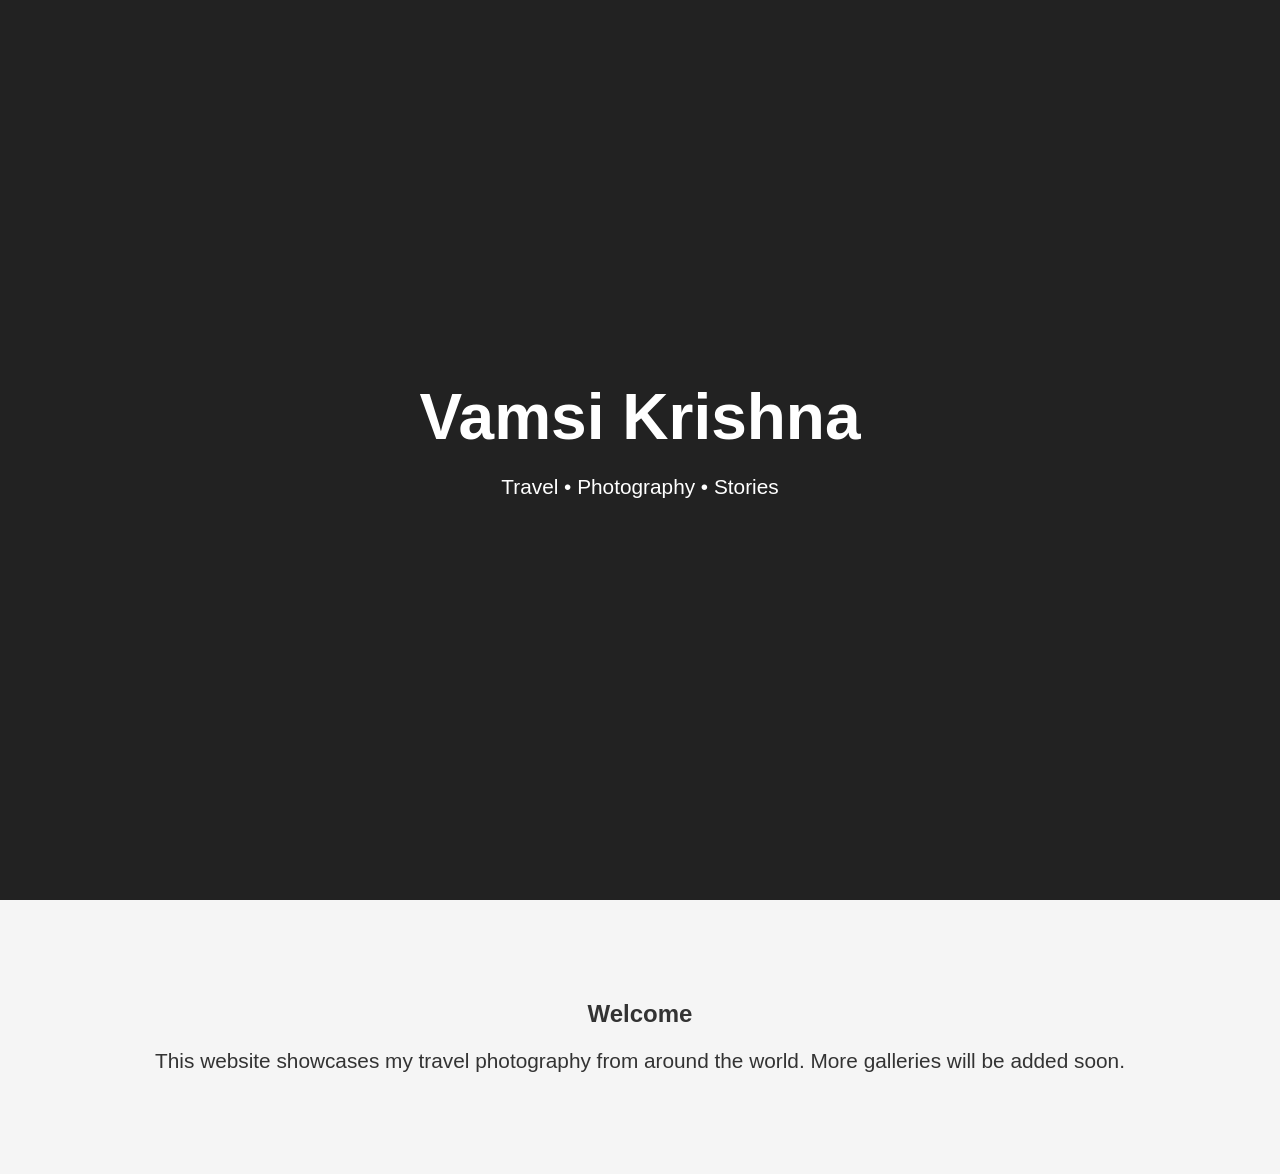
==== index.html @ 655b6867 "Create index.html Create homepage" ====
<!DOCTYPE html>
<html lang="en">
<head>
    <meta charset="UTF-8">
    <meta name="viewport" content="width=device-width, initial-scale=1.0">
    <title>Vamsi Krishna Photography</title>

    <style>

        body{
            margin:0;
            font-family:Arial, Helvetica, sans-serif;
            background:#f5f5f5;
            color:#333;
        }

        header{
            height:100vh;
            display:flex;
            justify-content:center;
            align-items:center;
            flex-direction:column;
            background:#222;
            color:white;
        }

        h1{
            font-size:4rem;
            margin:0;
        }

        p{
            font-size:1.3rem;
        }

        section{
            padding:80px;
            text-align:center;
        }

    </style>

</head>

<body>

<header>

<h1>Vamsi Krishna</h1>

<p>Travel • Photography • Stories</p>

</header>

<section>

<h2>Welcome</h2>

<p>
This website showcases my travel photography from around the world.
More galleries will be added soon.
</p>

</section>

</body>
</html>
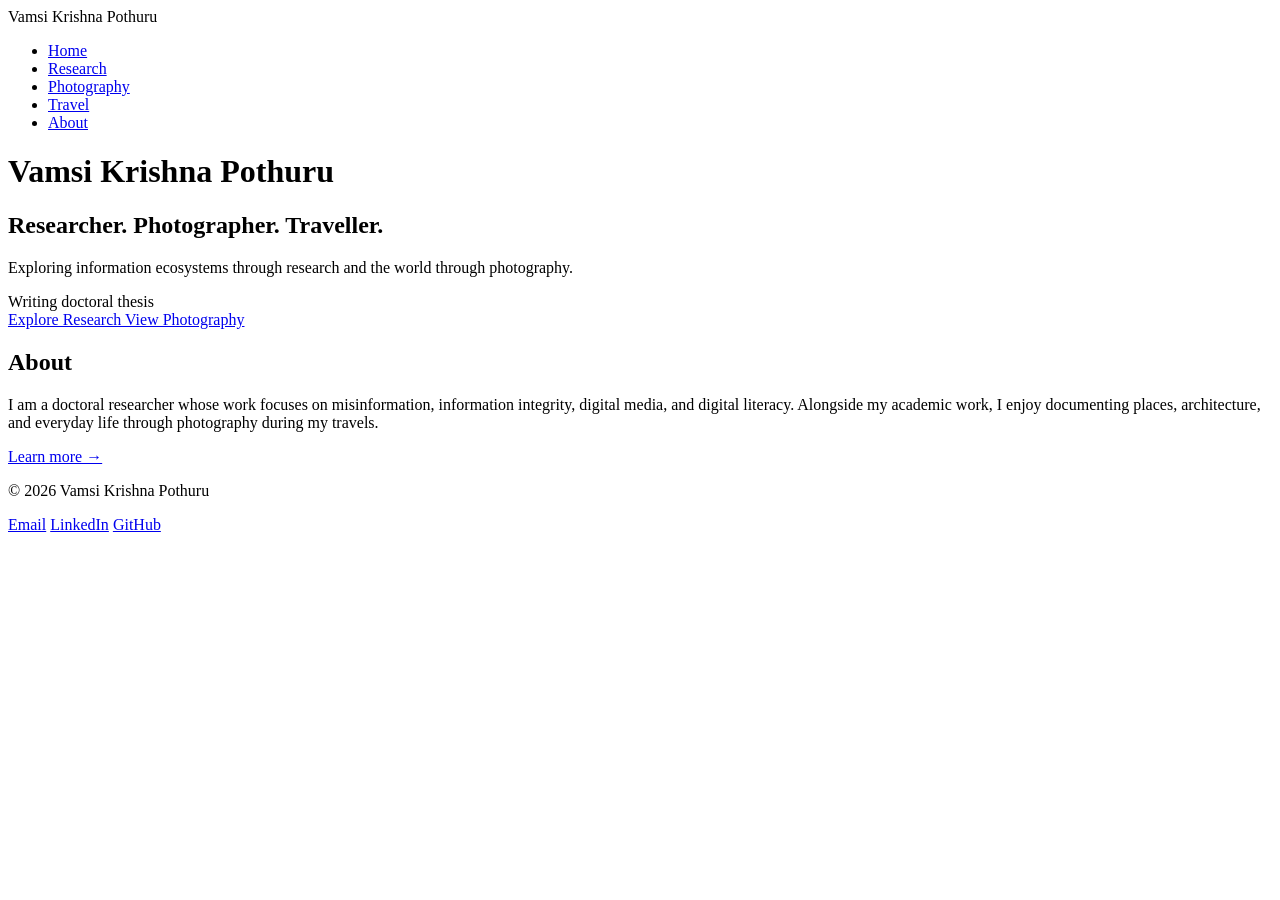
==== commit fbff4f2e: "Update index.html" ====
--- a/index.html
+++ b/index.html
@@ -1,67 +1,119 @@
 <!DOCTYPE html>
 <html lang="en">
 <head>
+    <!-- Basic Settings -->
     <meta charset="UTF-8">
     <meta name="viewport" content="width=device-width, initial-scale=1.0">
-    <title>Vamsi Krishna Photography</title>
 
-    <style>
+    <title>Vamsi Krishna Pothuru</title>
 
-        body{
-            margin:0;
-            font-family:Arial, Helvetica, sans-serif;
-            background:#f5f5f5;
-            color:#333;
-        }
+    <!-- Google Font -->
+    <link rel="preconnect" href="https://fonts.googleapis.com">
+    <link rel="preconnect" href="https://fonts.gstatic.com" crossorigin>
+    <link href="https://fonts.googleapis.com/css2?family=Inter:wght@300;400;500;600;700&display=swap" rel="stylesheet">
 
-        header{
-            height:100vh;
-            display:flex;
-            justify-content:center;
-            align-items:center;
-            flex-direction:column;
-            background:#222;
-            color:white;
-        }
-
-        h1{
-            font-size:4rem;
-            margin:0;
-        }
-
-        p{
-            font-size:1.3rem;
-        }
-
-        section{
-            padding:80px;
-            text-align:center;
-        }
-
-    </style>
-
+    <!-- Main Stylesheet -->
+    <link rel="stylesheet" href="css/style.css">
 </head>
 
 <body>
 
-<header>
+    <!-- =========================
+         Navigation
+    ========================== -->
 
-<h1>Vamsi Krishna</h1>
+    <nav>
+        <div class="logo">
+            Vamsi Krishna Pothuru
+        </div>
 
-<p>Travel • Photography • Stories</p>
+        <ul>
+            <li><a href="#">Home</a></li>
+            <li><a href="pages/research.html">Research</a></li>
+            <li><a href="pages/photography.html">Photography</a></li>
+            <li><a href="pages/travel.html">Travel</a></li>
+            <li><a href="pages/about.html">About</a></li>
+        </ul>
+    </nav>
 
-</header>
+    <!-- =========================
+         Hero Section
+    ========================== -->
 
-<section>
+    <header class="hero">
 
-<h2>Welcome</h2>
+        <div class="hero-content">
 
-<p>
-This website showcases my travel photography from around the world.
-More galleries will be added soon.
-</p>
+            <h1>Vamsi Krishna Pothuru</h1>
 
-</section>
+            <h2>Researcher. Photographer. Traveller.</h2>
+
+            <p>
+                Exploring information ecosystems through research
+                and the world through photography.
+            </p>
+
+            <div class="status">
+                <span class="status-dot"></span>
+                Writing doctoral thesis
+            </div>
+
+            <div class="hero-buttons">
+
+                <a href="pages/research.html" class="btn-primary">
+                    Explore Research
+                </a>
+
+                <a href="pages/photography.html" class="btn-secondary">
+                    View Photography
+                </a>
+
+            </div>
+
+        </div>
+
+    </header>
+
+    <!-- =========================
+         About Preview
+    ========================== -->
+
+    <section class="about-preview">
+
+        <h2>About</h2>
+
+        <p>
+            I am a doctoral researcher whose work focuses on misinformation,
+            information integrity, digital media, and digital literacy.
+            Alongside my academic work, I enjoy documenting places,
+            architecture, and everyday life through photography during my travels.
+        </p>
+
+        <a href="pages/about.html" class="text-link">
+            Learn more →
+        </a>
+
+    </section>
+
+    <!-- =========================
+         Footer
+    ========================== -->
+
+    <footer>
+
+        <p>
+            © 2026 Vamsi Krishna Pothuru
+        </p>
+
+        <div class="footer-links">
+
+            <a href="mailto:your@email.com">Email</a>
+            <a href="#">LinkedIn</a>
+            <a href="#">GitHub</a>
+
+        </div>
+
+    </footer>
 
 </body>
 </html>
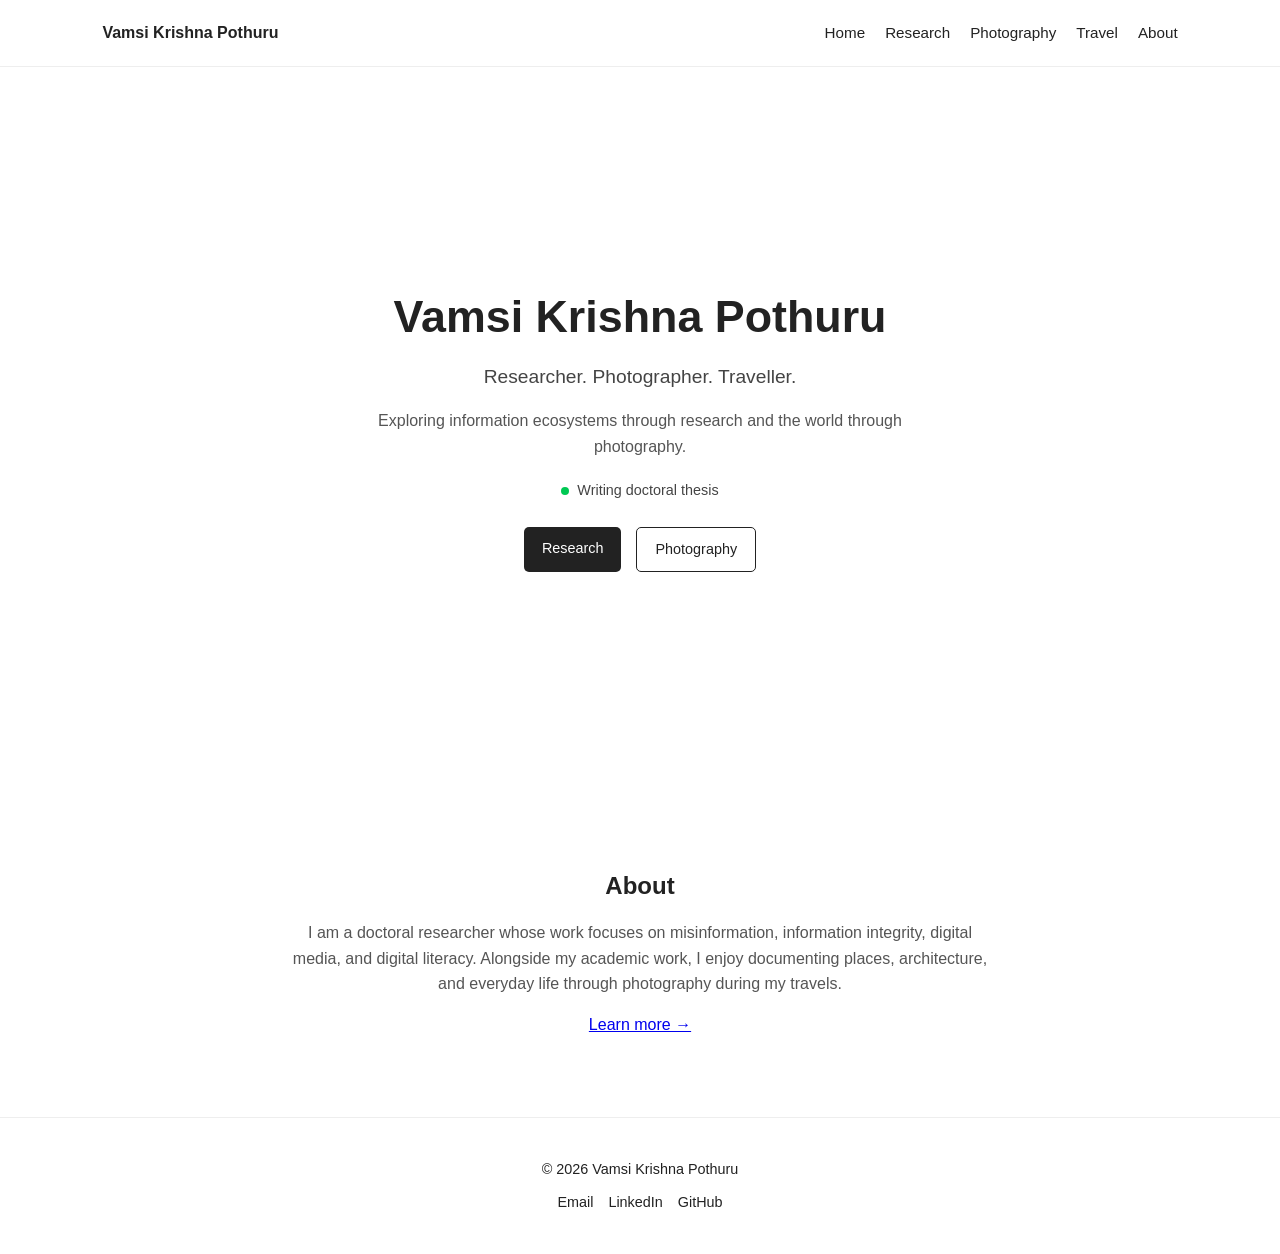
==== commit f5a56de1: "Simplify homepage button labels" ====
--- a/index.html
+++ b/index.html
@@ -61,11 +61,11 @@
             <div class="hero-buttons">
 
                 <a href="pages/research.html" class="btn-primary">
-                    Explore Research
+                    Research
                 </a>
 
                 <a href="pages/photography.html" class="btn-secondary">
-                    View Photography
+                    Photography
                 </a>
 
             </div>
--- a/css/style.css
+++ b/css/style.css
@@ -0,0 +1,182 @@
+/* =========================
+   BASE RESET
+========================= */
+
+* {
+    margin: 0;
+    padding: 0;
+    box-sizing: border-box;
+}
+
+/* =========================
+   BODY
+========================= */
+
+body {
+    font-family: 'Inter', Arial, sans-serif;
+    line-height: 1.6;
+    color: #222;
+    background: #fff;
+}
+
+/* =========================
+   NAVIGATION
+========================= */
+
+nav {
+    display: flex;
+    justify-content: space-between;
+    align-items: center;
+    padding: 20px 8%;
+    border-bottom: 1px solid #eee;
+}
+
+nav .logo {
+    font-weight: 600;
+    font-size: 1rem;
+}
+
+nav ul {
+    list-style: none;
+    display: flex;
+    gap: 20px;
+}
+
+nav a {
+    text-decoration: none;
+    color: #222;
+    font-size: 0.95rem;
+}
+
+nav a:hover {
+    opacity: 0.6;
+}
+
+/* =========================
+   HERO SECTION
+========================= */
+
+.hero {
+    display: flex;
+    justify-content: center;
+    align-items: center;
+    text-align: center;
+    min-height: 80vh;
+    padding: 40px 20px;
+}
+
+.hero-content h1 {
+    font-size: 2.8rem;
+    margin-bottom: 10px;
+}
+
+.hero-content h2 {
+    font-size: 1.2rem;
+    font-weight: 500;
+    margin-bottom: 15px;
+    color: #444;
+}
+
+.hero-content p {
+    max-width: 600px;
+    margin: 0 auto 20px;
+    color: #555;
+}
+
+/* =========================
+   STATUS DOT
+========================= */
+
+.status {
+    display: flex;
+    align-items: center;
+    justify-content: center;
+    gap: 8px;
+    margin-bottom: 25px;
+    font-size: 0.9rem;
+    color: #444;
+}
+
+.status-dot {
+    width: 8px;
+    height: 8px;
+    background: #00c853;
+    border-radius: 50%;
+    animation: blink 1.2s infinite;
+}
+
+@keyframes blink {
+    50% {
+        opacity: 0.3;
+    }
+}
+
+/* =========================
+   BUTTONS
+========================= */
+
+.hero-buttons {
+    display: flex;
+    justify-content: center;
+    gap: 15px;
+}
+
+.btn-primary,
+.btn-secondary {
+    padding: 10px 18px;
+    text-decoration: none;
+    border-radius: 5px;
+    font-size: 0.9rem;
+}
+
+.btn-primary {
+    background: #222;
+    color: white;
+}
+
+.btn-secondary {
+    border: 1px solid #222;
+    color: #222;
+}
+
+/* =========================
+   ABOUT SECTION
+========================= */
+
+.about-preview {
+    padding: 80px 10%;
+    text-align: center;
+}
+
+.about-preview h2 {
+    margin-bottom: 15px;
+}
+
+.about-preview p {
+    max-width: 700px;
+    margin: 0 auto 15px;
+    color: #555;
+}
+
+/* =========================
+   FOOTER
+========================= */
+
+footer {
+    padding: 40px 10%;
+    border-top: 1px solid #eee;
+    text-align: center;
+    font-size: 0.9rem;
+}
+
+.footer-links {
+    margin-top: 10px;
+    display: flex;
+    justify-content: center;
+    gap: 15px;
+}
+
+.footer-links a {
+    text-decoration: none;
+    color: #222;
+}
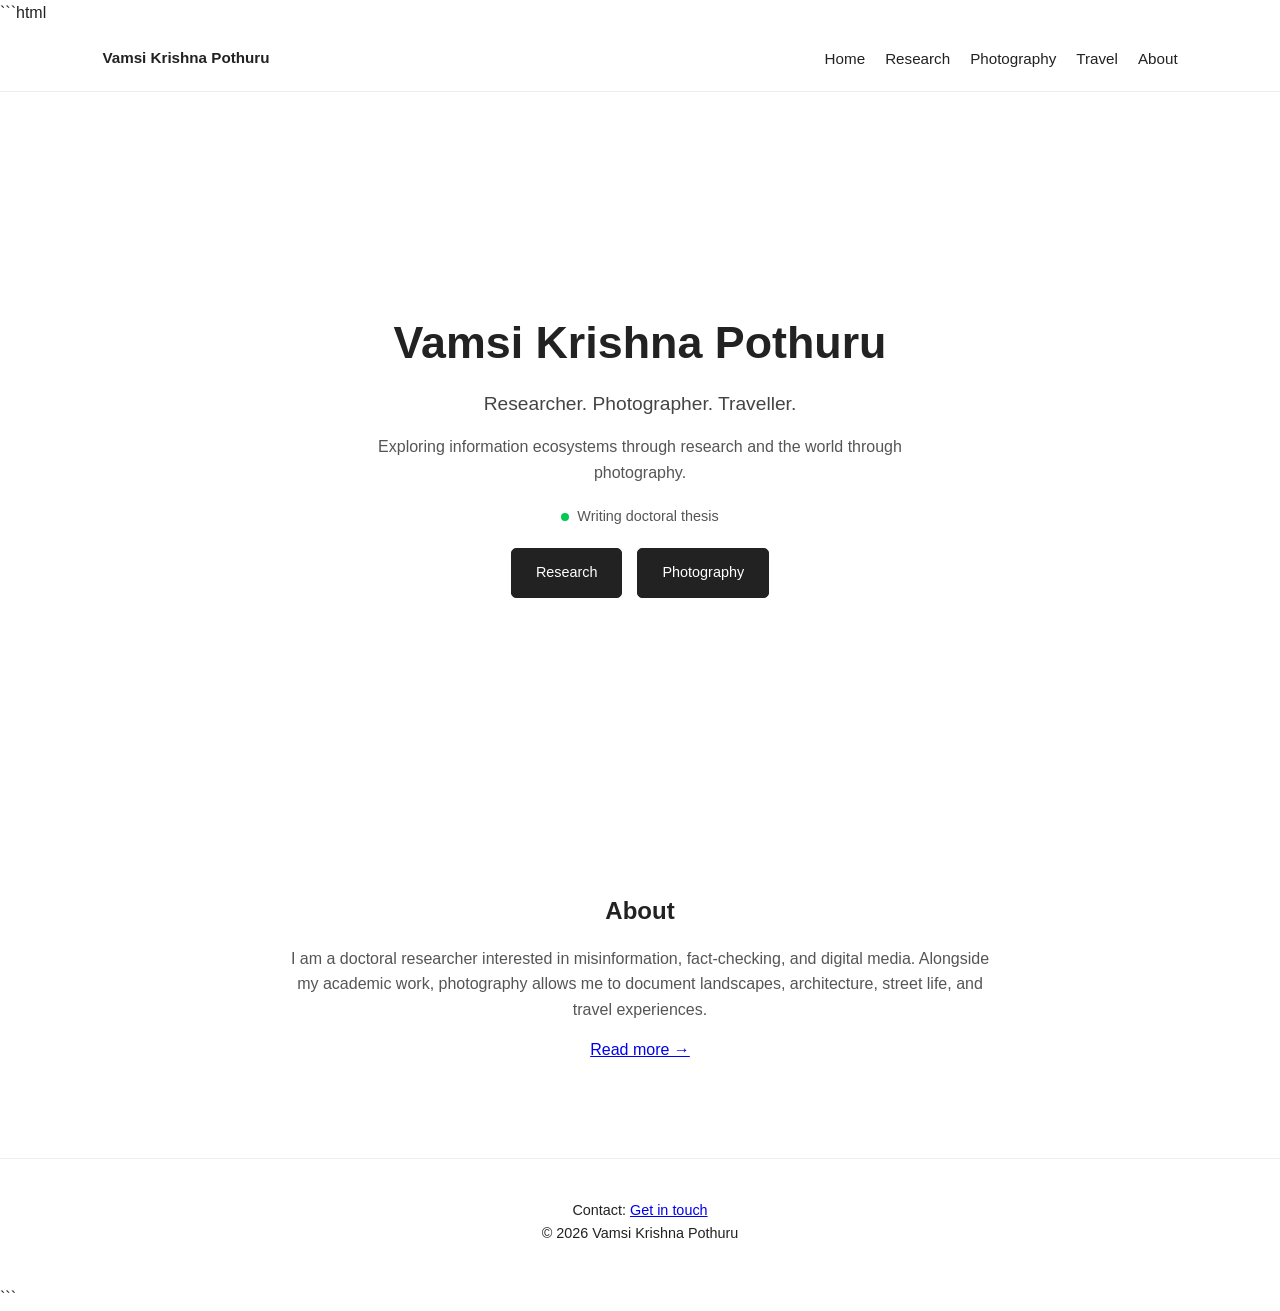
==== commit c27925e9: "updated index" ====
--- a/index.html
+++ b/index.html
@@ -1,119 +1,98 @@
+```html
 <!DOCTYPE html>
 <html lang="en">
+
 <head>
-    <!-- Basic Settings -->
     <meta charset="UTF-8">
     <meta name="viewport" content="width=device-width, initial-scale=1.0">
-
     <title>Vamsi Krishna Pothuru</title>
 
-    <!-- Google Font -->
-    <link rel="preconnect" href="https://fonts.googleapis.com">
-    <link rel="preconnect" href="https://fonts.gstatic.com" crossorigin>
-    <link href="https://fonts.googleapis.com/css2?family=Inter:wght@300;400;500;600;700&display=swap" rel="stylesheet">
-
-    <!-- Main Stylesheet -->
     <link rel="stylesheet" href="css/style.css">
 </head>
 
 <body>
 
-    <!-- =========================
-         Navigation
-    ========================== -->
+<nav>
 
-    <nav>
-        <div class="logo">
-            Vamsi Krishna Pothuru
-        </div>
+    <div class="logo">
+        <a href="index.html">Vamsi Krishna Pothuru</a>
+    </div>
 
-        <ul>
-            <li><a href="#">Home</a></li>
-            <li><a href="pages/research.html">Research</a></li>
-            <li><a href="pages/photography.html">Photography</a></li>
-            <li><a href="pages/travel.html">Travel</a></li>
-            <li><a href="pages/about.html">About</a></li>
-        </ul>
-    </nav>
+    <ul>
+        <li><a href="index.html">Home</a></li>
+        <li><a href="pages/research.html">Research</a></li>
+        <li><a href="pages/landscapes.html">Photography</a></li>
+        <li><a href="pages/travel.html">Travel</a></li>
+        <li><a href="pages/about.html">About</a></li>
+    </ul>
 
-    <!-- =========================
-         Hero Section
-    ========================== -->
+</nav>
 
-    <header class="hero">
+<header class="hero">
 
-        <div class="hero-content">
+    <div class="hero-content">
 
-            <h1>Vamsi Krishna Pothuru</h1>
+        <h1>Vamsi Krishna Pothuru</h1>
 
-            <h2>Researcher. Photographer. Traveller.</h2>
+        <h2>Researcher. Photographer. Traveller.</h2>
 
-            <p>
-                Exploring information ecosystems through research
-                and the world through photography.
-            </p>
+        <p>
+            Exploring information ecosystems through research and the world
+            through photography.
+        </p>
 
-            <div class="status">
-                <span class="status-dot"></span>
-                Writing doctoral thesis
-            </div>
+        <p class="status">
+            <span class="status-dot"></span>
+            Writing doctoral thesis
+        </p>
 
-            <div class="hero-buttons">
+        <div class="hero-buttons">
 
-                <a href="pages/research.html" class="btn-primary">
-                    Research
-                </a>
+            <a href="pages/research.html" class="btn-primary">
+                Research
+            </a>
 
-                <a href="pages/photography.html" class="btn-secondary">
-                    Photography
-                </a>
-
-            </div>
+            <a href="pages/landscapes.html" class="btn-secondary">
+                Photography
+            </a>
 
         </div>
 
-    </header>
+    </div>
 
-    <!-- =========================
-         About Preview
-    ========================== -->
+</header>
 
-    <section class="about-preview">
+<section class="about-preview">
 
-        <h2>About</h2>
+    <h2>About</h2>
 
-        <p>
-            I am a doctoral researcher whose work focuses on misinformation,
-            information integrity, digital media, and digital literacy.
-            Alongside my academic work, I enjoy documenting places,
-            architecture, and everyday life through photography during my travels.
-        </p>
+    <p>
+        I am a doctoral researcher interested in misinformation,
+        fact-checking, and digital media. Alongside my academic work,
+        photography allows me to document landscapes, architecture,
+        street life, and travel experiences.
+    </p>
 
-        <a href="pages/about.html" class="text-link">
-            Learn more →
-        </a>
+    <p>
+        <a href="pages/about.html">Read more →</a>
+    </p>
 
-    </section>
+</section>
 
-    <!-- =========================
-         Footer
-    ========================== -->
+<footer>
 
-    <footer>
+    <p>
+        Contact:
+        <a href="pages/contact.html">Get in touch</a>
+    </p>
 
-        <p>
-            © 2026 Vamsi Krishna Pothuru
-        </p>
+    <p>
+        © 2026 Vamsi Krishna Pothuru
+    </p>
 
-        <div class="footer-links">
-
-            <a href="mailto:your@email.com">Email</a>
-            <a href="#">LinkedIn</a>
-            <a href="#">GitHub</a>
-
-        </div>
-
-    </footer>
+</footer>
 
 </body>
-</html>+
+</html>
+```
--- a/css/style.css
+++ b/css/style.css
@@ -123,20 +123,23 @@
 
 .btn-primary,
 .btn-secondary {
-    padding: 10px 18px;
+    padding: 12px 24px;
     text-decoration: none;
     border-radius: 5px;
     font-size: 0.9rem;
 }
 
-.btn-primary {
+.btn-primary,
+.btn-secondary {
     background: #222;
     color: white;
+    border: 1px solid #222;
+    transition: all 0.3s ease;
 }
-
-.btn-secondary {
-    border: 1px solid #222;
-    color: #222;
+.btn-primary:hover,
+.btn-secondary:hover {
+    background: #444;
+    border-color: #444;
 }
 
 /* =========================
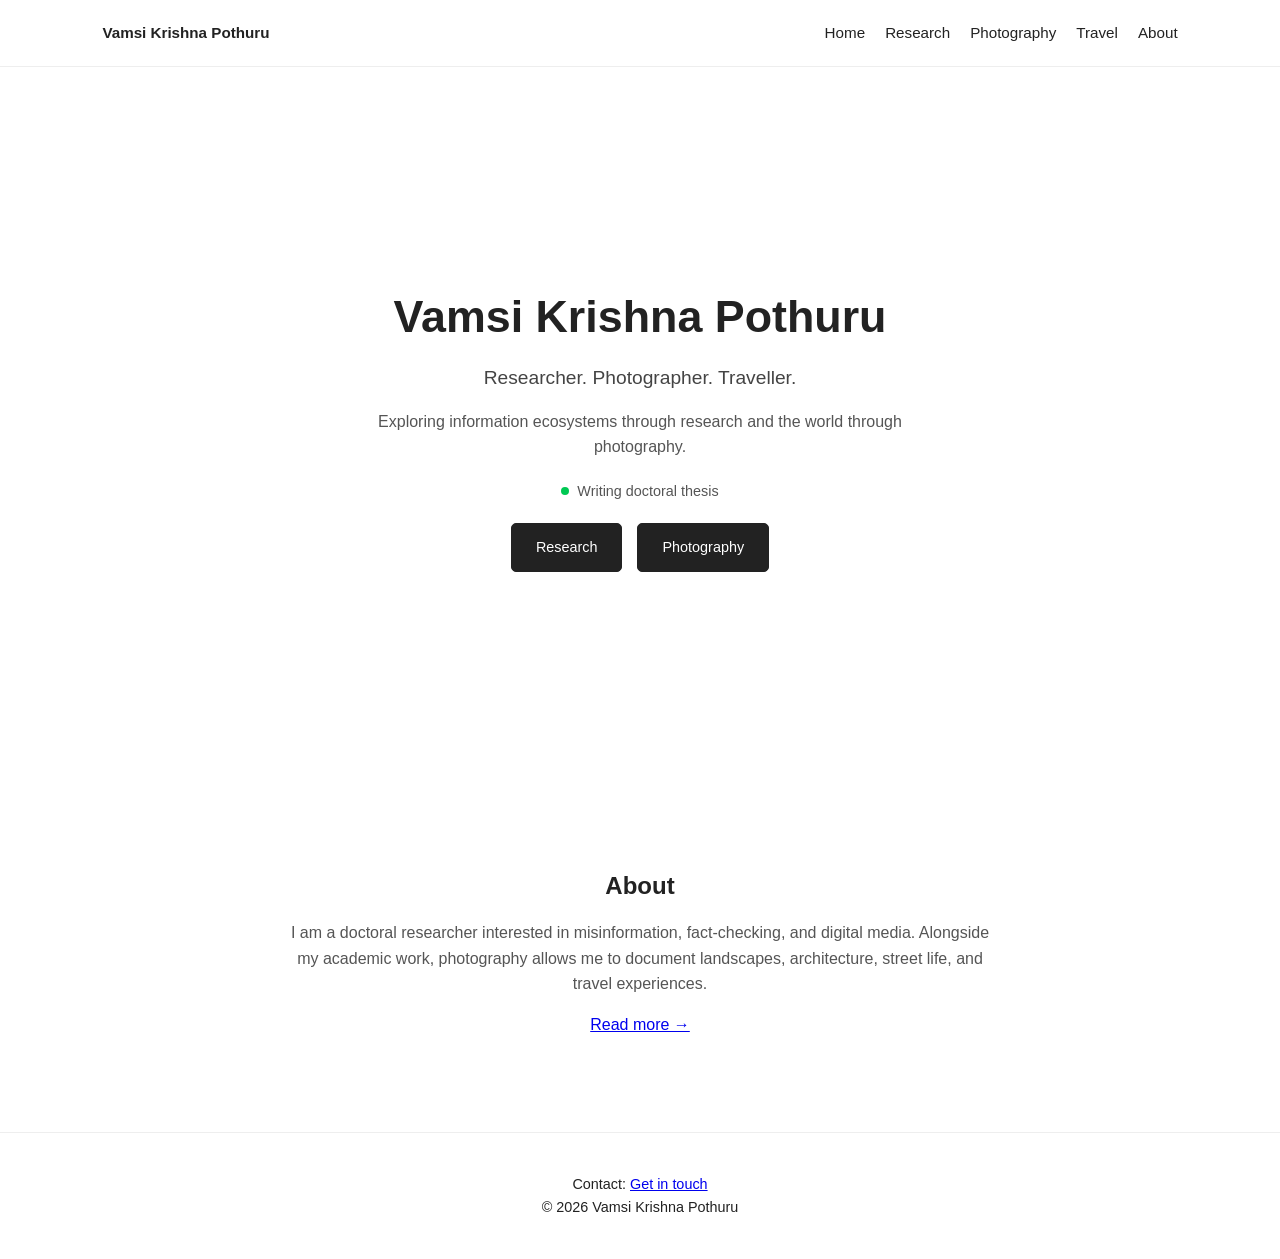
==== commit 289fe39f: "updated index.html" ====
--- a/index.html
+++ b/index.html
@@ -1,4 +1,3 @@
-```html
 <!DOCTYPE html>
 <html lang="en">
 
@@ -12,87 +11,109 @@
 
 <body>
 
-<nav>
+    <!-- Navigation -->
 
-    <div class="logo">
-        <a href="index.html">Vamsi Krishna Pothuru</a>
-    </div>
+    <nav>
 
-    <ul>
-        <li><a href="index.html">Home</a></li>
-        <li><a href="pages/research.html">Research</a></li>
-        <li><a href="pages/landscapes.html">Photography</a></li>
-        <li><a href="pages/travel.html">Travel</a></li>
-        <li><a href="pages/about.html">About</a></li>
-    </ul>
+        <div class="logo">
+            <a href="index.html">Vamsi Krishna Pothuru</a>
+        </div>
 
-</nav>
+        <ul>
 
-<header class="hero">
+            <li><a href="index.html">Home</a></li>
 
-    <div class="hero-content">
+            <li><a href="pages/research.html">Research</a></li>
 
-        <h1>Vamsi Krishna Pothuru</h1>
+            <li><a href="pages/photography.html">Photography</a></li>
 
-        <h2>Researcher. Photographer. Traveller.</h2>
+            <li><a href="pages/travel.html">Travel</a></li>
 
-        <p>
-            Exploring information ecosystems through research and the world
-            through photography.
-        </p>
+            <li><a href="pages/about.html">About</a></li>
 
-        <p class="status">
-            <span class="status-dot"></span>
-            Writing doctoral thesis
-        </p>
+        </ul>
 
-        <div class="hero-buttons">
+    </nav>
 
-            <a href="pages/research.html" class="btn-primary">
-                Research
-            </a>
 
-            <a href="pages/landscapes.html" class="btn-secondary">
-                Photography
-            </a>
+    <!-- Hero -->
+
+    <header class="hero">
+
+        <div class="hero-content">
+
+            <h1>Vamsi Krishna Pothuru</h1>
+
+            <h2>Researcher. Photographer. Traveller.</h2>
+
+            <p>
+                Exploring information ecosystems through research and the world
+                through photography.
+            </p>
+
+            <p class="status">
+                <span class="status-dot"></span>
+                Writing doctoral thesis
+            </p>
+
+            <div class="hero-buttons">
+
+                <a href="pages/research.html" class="btn-primary">
+                    Research
+                </a>
+
+                <a href="pages/photography.html" class="btn-secondary">
+                    Photography
+                </a>
+
+            </div>
 
         </div>
 
-    </div>
+    </header>
 
-</header>
 
-<section class="about-preview">
+    <!-- About -->
 
-    <h2>About</h2>
+    <section class="about-preview">
 
-    <p>
-        I am a doctoral researcher interested in misinformation,
-        fact-checking, and digital media. Alongside my academic work,
-        photography allows me to document landscapes, architecture,
-        street life, and travel experiences.
-    </p>
+        <h2>About</h2>
 
-    <p>
-        <a href="pages/about.html">Read more →</a>
-    </p>
+        <p>
+            I am a doctoral researcher interested in misinformation,
+            fact-checking, and digital media. Alongside my academic work,
+            photography allows me to document landscapes, architecture,
+            street life, and travel experiences.
+        </p>
 
-</section>
+        <p>
+            <a href="pages/about.html">
+                Read more →
+            </a>
+        </p>
 
-<footer>
+    </section>
 
-    <p>
-        Contact:
-        <a href="pages/contact.html">Get in touch</a>
-    </p>
 
-    <p>
-        © 2026 Vamsi Krishna Pothuru
-    </p>
+    <!-- Footer -->
 
-</footer>
+    <footer>
+
+        <p>
+
+            Contact:
+            <a href="pages/contact.html">
+                Get in touch
+            </a>
+
+        </p>
+
+        <p>
+            © 2026 Vamsi Krishna Pothuru
+        </p>
+
+    </footer>
 
 </body>
 
-</html>
-```
+</html>
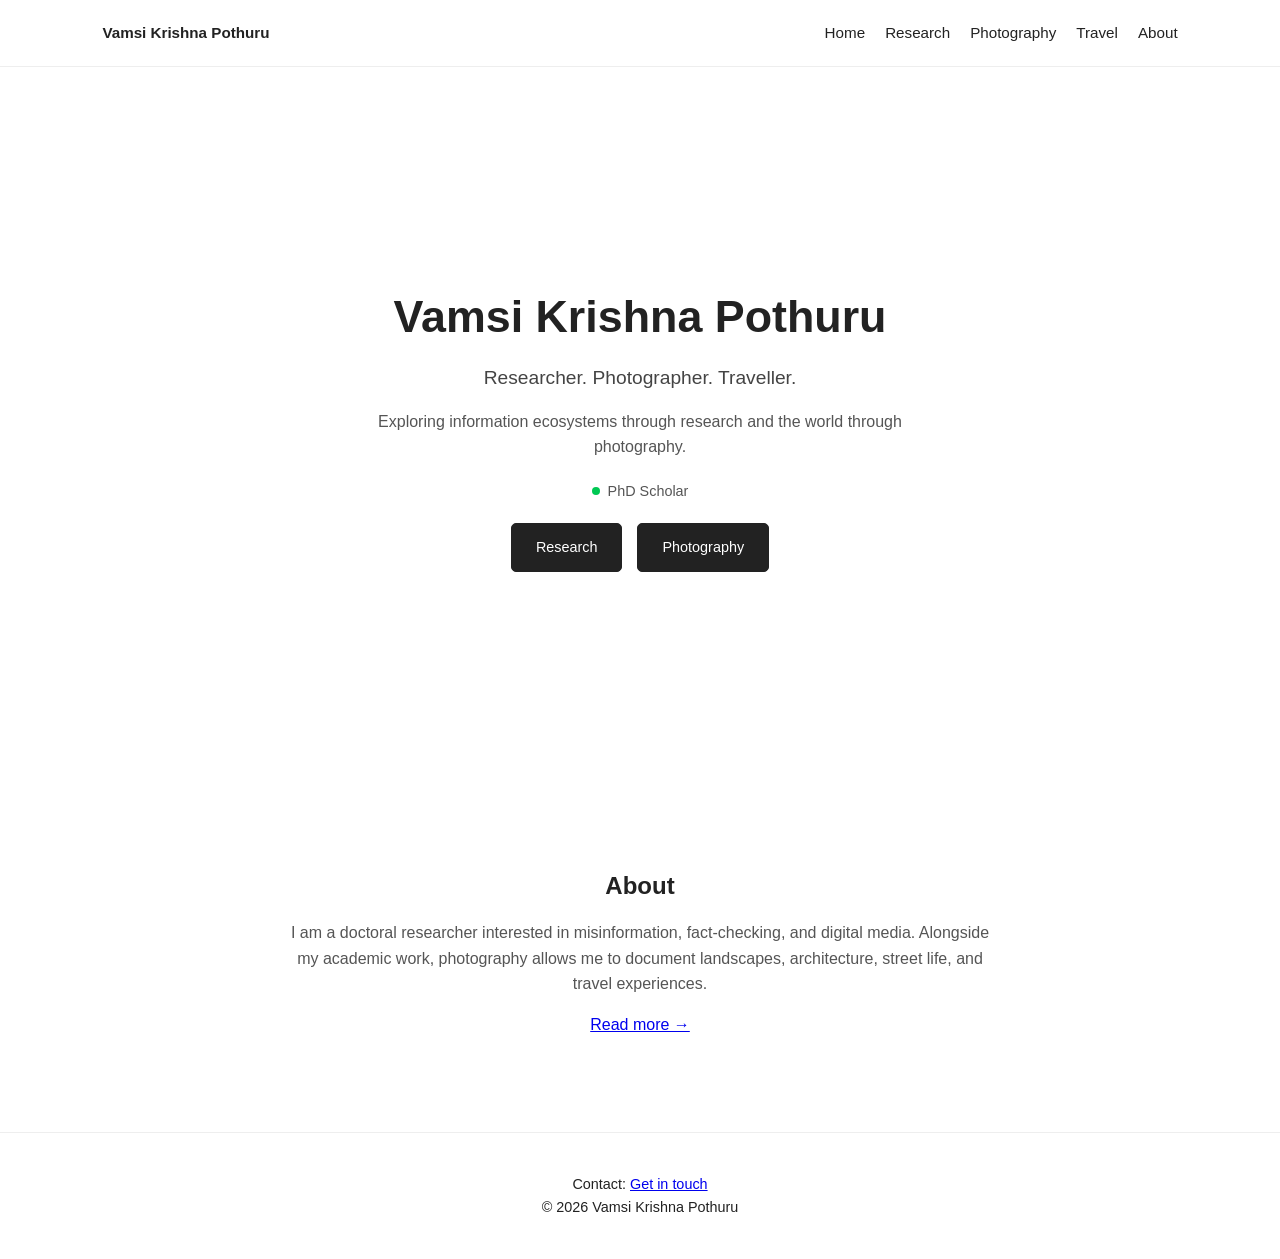
==== commit acefdc23: "updated index.html" ====
--- a/index.html
+++ b/index.html
@@ -53,7 +53,7 @@
 
             <p class="status">
                 <span class="status-dot"></span>
-                Writing doctoral thesis
+                PhD Scholar
             </p>
 
             <div class="hero-buttons">
